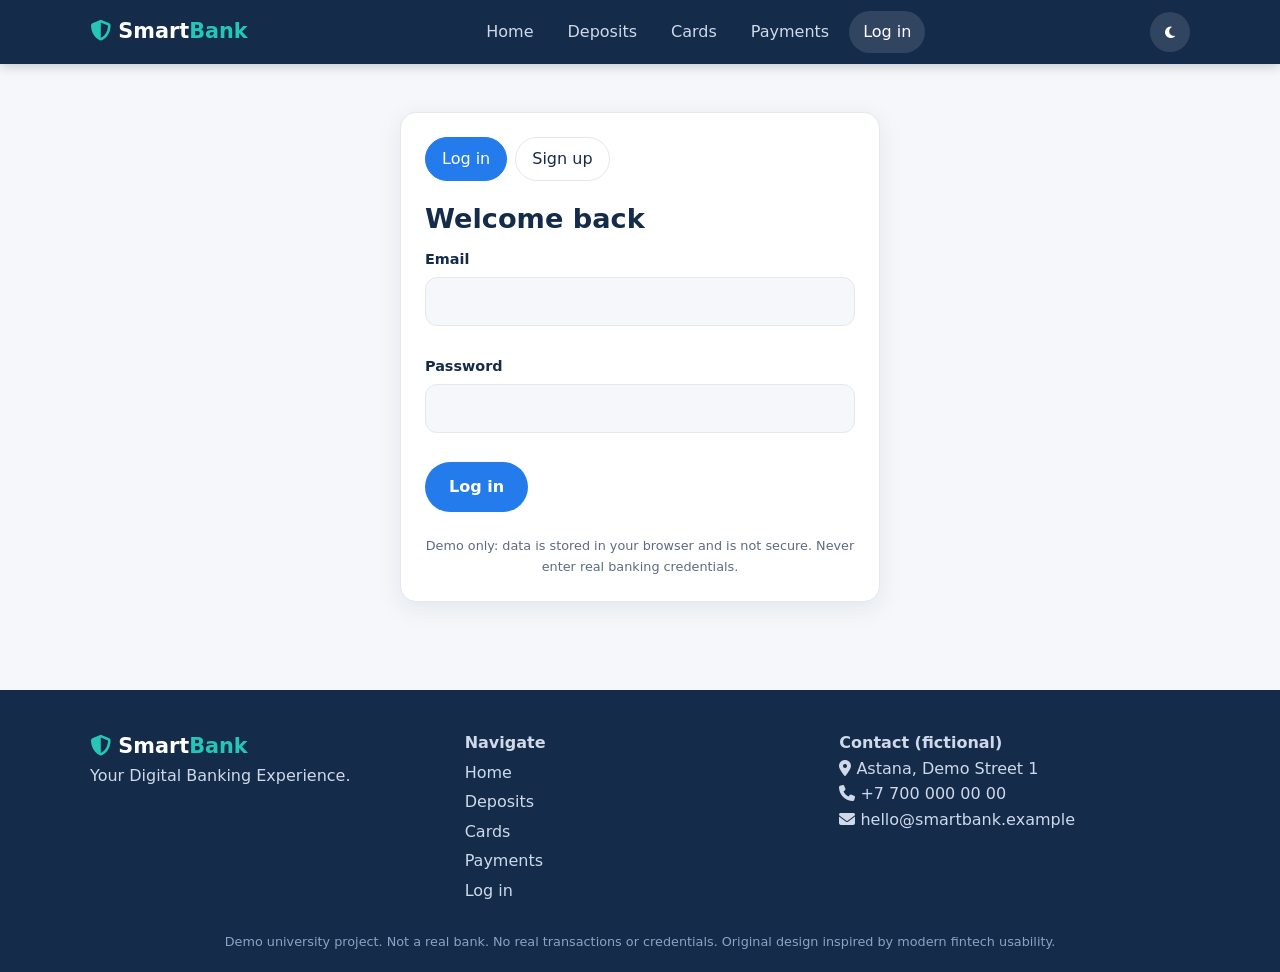
==== auth.html @ 6fadcdd4 "website base" ====
<!DOCTYPE html>
<html lang="en"><head><meta charset="UTF-8"><meta name="viewport" content="width=device-width,initial-scale=1">
<title>Log in or sign up — SmartBank</title>
<meta name="description" content="SmartBank: demo digital banking website (university project).">
<link rel="stylesheet" href="https://cdnjs.cloudflare.com/ajax/libs/font-awesome/6.5.2/css/all.min.css">
<link rel="stylesheet" href="css/style.css">
<script src="js/main.js" defer></script>
<script src="js/auth.js" defer></script>
</head><body>
<main>
<section><div class="wrap" style="max-width:520px"><div class="card"><div class="tabs"><button class="chip on" data-tab="login">Log in</button><button class="chip" data-tab="signup">Sign up</button></div>
<div class="alert bad" id="authMsg" hidden></div>
<form id="loginForm" novalidate><h2>Welcome back</h2>
<label>Email<input id="l_email" autocomplete="email"><small class="err" data-for="l_email"></small></label>
<label>Password<input id="l_pass" type="password" autocomplete="current-password"><small class="err" data-for="l_pass"></small></label>
<button class="btn btn-primary" type="submit">Log in</button></form>
<form id="signupForm" novalidate hidden><h2>Create your account</h2>
<label>Full name<input id="s_name" autocomplete="name"><small class="err" data-for="s_name"></small></label>
<label>Email<input id="s_email" autocomplete="email"><small class="err" data-for="s_email"></small></label>
<label>Phone<input id="s_phone" placeholder="+7 777 123 45 67"><small class="err" data-for="s_phone"></small></label>
<label>Password<input id="s_pass" type="password" autocomplete="new-password"><small class="err" data-for="s_pass"></small></label>
<label>Confirm password<input id="s_pass2" type="password" autocomplete="new-password"><small class="err" data-for="s_pass2"></small></label>
<p class="muted" style="font-size:.85rem;margin-bottom:12px">8+ characters, one uppercase letter, one number, one special character.</p>
<button class="btn btn-primary" type="submit">Create account</button></form>
<p class="fine" style="color:var(--muted)">Demo only: data is stored in your browser and is not secure. Never enter real banking credentials.</p></div></div></section>
</main></body></html>
---- css/style.css ----
/* SmartBank shared styles */
:root{--navy:#142B4A;--blue:#247BEB;--teal:#26C6B5;--bg:#F5F7FA;--card:#fff;--text:#142B4A;--muted:#5d6b82;--line:#e3e8ef;--shadow:0 6px 24px rgba(20,43,74,.08);--r:16px}
[data-theme=dark]{--bg:#0f1724;--card:#182233;--text:#e8edf5;--muted:#9aa8bf;--line:#2a374d;--shadow:0 6px 24px rgba(0,0,0,.4)}
*{box-sizing:border-box;margin:0}
html{scroll-behavior:smooth}
body{font-family:"Segoe UI",system-ui,-apple-system,Roboto,sans-serif;background:var(--bg);color:var(--text);line-height:1.6;transition:background .3s,color .3s;overflow-x:hidden}
a{color:var(--blue);text-decoration:none}img,canvas{max-width:100%}
.wrap{max-width:1140px;margin:auto;padding:0 20px}
section{padding:48px 0}
h1{font-size:clamp(2rem,5vw,3.2rem);line-height:1.15}h2{font-size:1.7rem;margin-bottom:8px}h3{margin-bottom:6px}
.lead{color:var(--muted);max-width:60ch;margin-bottom:24px}
.site-header{position:sticky;top:0;z-index:50;background:var(--navy);color:#fff;box-shadow:0 2px 12px rgba(0,0,0,.2)}
.bar{display:flex;align-items:center;justify-content:space-between;height:64px;gap:12px}
.logo{color:#fff;font-size:1.3rem;font-weight:600}.logo i{color:var(--teal)}.logo b{color:var(--teal)}
nav{display:flex;gap:6px}nav a{color:#cfd9ea;padding:8px 14px;border-radius:999px;transition:.2s}
nav a:hover,nav a.act{background:rgba(255,255,255,.12);color:#fff}
.tools{display:flex;gap:8px}.icon-btn{background:rgba(255,255,255,.12);color:#fff;border:0;width:40px;height:40px;border-radius:50%;cursor:pointer;transition:.2s}
.icon-btn:hover{background:var(--blue);transform:rotate(15deg)}#burger{display:none}
.btn{display:inline-flex;align-items:center;gap:8px;border:0;border-radius:999px;padding:12px 24px;font:inherit;font-weight:600;cursor:pointer;transition:transform .2s,box-shadow .2s,background .2s}
.btn:hover{transform:translateY(-2px);box-shadow:0 8px 20px rgba(36,123,235,.3)}.btn:active{transform:scale(.97)}
.btn-primary{background:var(--blue);color:#fff}.btn-teal{background:var(--teal);color:#06302b}
.btn-ghost{background:transparent;color:inherit;border:2px solid currentColor}.btn-sm{padding:8px 16px;font-size:.9rem}.row{display:flex;gap:12px;flex-wrap:wrap}
.hero{background:linear-gradient(135deg,var(--navy),#1d4a85);color:#fff;padding:64px 0}
.hero-in{display:grid;grid-template-columns:1.2fr 1fr;gap:40px;align-items:center}
.hero p{color:#cfd9ea;margin:16px 0 24px;max-width:50ch}
.pill{display:inline-block;background:rgba(38,198,181,.2);color:var(--teal);padding:4px 14px;border-radius:999px;font-size:.85rem;margin-bottom:12px}
.grid{display:grid;gap:20px;grid-template-columns:repeat(auto-fit,minmax(240px,1fr))}
.grid-2{display:grid;gap:24px;grid-template-columns:repeat(auto-fit,minmax(320px,1fr))}
.card{background:var(--card);border:1px solid var(--line);border-radius:var(--r);padding:24px;box-shadow:var(--shadow);transition:transform .25s,box-shadow .25s;min-width:0}
a.card{color:inherit;display:block}.hov:hover,a.card:hover{transform:translateY(-6px);box-shadow:0 14px 34px rgba(36,123,235,.18)}
.ico{width:48px;height:48px;border-radius:14px;display:grid;place-items:center;background:rgba(36,123,235,.12);color:var(--blue);font-size:1.3rem;margin-bottom:12px}
.promo{background:linear-gradient(120deg,var(--blue),var(--teal));color:#fff;border-radius:24px;padding:36px;display:flex;justify-content:space-between;align-items:center;gap:20px;flex-wrap:wrap}
.stat{text-align:center}.stat b{display:block;font-size:2rem;color:var(--blue)}.stat span{color:var(--muted);font-size:.9rem}
.vcard{aspect-ratio:1.6;max-width:340px;width:100%;border-radius:20px;padding:20px;color:#fff;display:flex;flex-direction:column;justify-content:space-between;box-shadow:0 14px 34px rgba(0,0,0,.25);margin:0 auto 16px;transition:transform .3s}
.vcard:hover{transform:rotate(-2deg) scale(1.03)}.vcard small{opacity:.8}.vcard .num{letter-spacing:3px}
.v-blue{background:linear-gradient(135deg,#247BEB,#142B4A)}.v-teal{background:linear-gradient(135deg,#26C6B5,#247BEB)}
.v-gold{background:linear-gradient(135deg,#2b2f3a,#8a6d2f 120%)}.v-green{background:linear-gradient(135deg,#0e8f7f,#142B4A)}
.float{animation:float 5s ease-in-out infinite}@keyframes float{50%{transform:translateY(-10px)}}
ul.ticks{list-style:none;padding:0;margin:10px 0 16px}ul.ticks li{padding-left:24px;position:relative;margin:4px 0}
ul.ticks li:before{content:"\f00c";font-family:"Font Awesome 6 Free";font-weight:900;color:var(--teal);position:absolute;left:0}
label{display:block;font-weight:600;font-size:.9rem;margin-bottom:14px}
input,select{width:100%;margin-top:6px;padding:12px 14px;border:1.5px solid var(--line);border-radius:12px;background:var(--bg);color:var(--text);font:inherit;transition:border .2s,box-shadow .2s}
input:focus,select:focus{outline:0;border-color:var(--blue);box-shadow:0 0 0 3px rgba(36,123,235,.2)}
input.bad{border-color:#e5484d}.err{display:block;color:#e5484d;font-weight:400;min-height:1em;font-size:.82rem;margin-top:2px}
.alert{padding:12px 16px;border-radius:12px;margin:12px 0;font-weight:500}.alert.ok{background:rgba(38,198,181,.18);color:#0a7d70}
.alert.bad{background:rgba(229,72,77,.15);color:#e5484d}[data-theme=dark] .alert.ok{color:var(--teal)}
.res{display:grid;grid-template-columns:repeat(auto-fit,minmax(150px,1fr));gap:12px;margin-bottom:16px}
.res div{background:var(--bg);border-radius:14px;padding:14px;animation:pop .4s}.res span{font-size:.8rem;color:var(--muted)}.res b{display:block;font-size:1.15rem}
.res .big{background:var(--navy);color:#fff}.res .big span{color:#9fb4d4}.res .big b{color:var(--teal)}
@keyframes pop{from{transform:scale(.92);opacity:.4}}
.tabs{display:flex;gap:8px;flex-wrap:wrap;margin-bottom:16px}
.chip{border:1.5px solid var(--line);background:var(--card);color:var(--text);border-radius:999px;padding:8px 16px;cursor:pointer;font:inherit;transition:.2s}
.chip:hover{border-color:var(--blue)}.chip.on{background:var(--blue);border-color:var(--blue);color:#fff}
.tbl{overflow-x:auto}table{width:100%;border-collapse:collapse}th,td{text-align:left;padding:10px;border-bottom:1px solid var(--line);white-space:nowrap}
.pos{color:#12a594;font-weight:600}.neg{color:#e5484d;font-weight:600}.muted{color:var(--muted)}
.filters{display:grid;grid-template-columns:2fr 1fr 1fr;gap:12px}
.modal-bg{position:fixed;inset:0;background:rgba(10,18,32,.6);display:grid;place-items:center;z-index:100;padding:16px;animation:fade .2s}
.modal{background:var(--card);border-radius:20px;padding:28px;max-width:460px;width:100%;max-height:90vh;overflow:auto;animation:pop .25s;position:relative}
.modal .x{position:absolute;right:14px;top:10px;background:none;border:0;font-size:1.6rem;color:var(--muted);cursor:pointer}
@keyframes fade{from{opacity:0}}
#toasts{position:fixed;right:16px;bottom:16px;z-index:200;display:grid;gap:8px}
.toast{background:var(--navy);color:#fff;padding:12px 18px;border-radius:12px;border-left:4px solid var(--teal);animation:pop .3s;box-shadow:var(--shadow)}.toast.err{border-color:#e5484d}
.spin{width:22px;height:22px;border:3px solid var(--line);border-top-color:var(--blue);border-radius:50%;animation:sp .8s linear infinite;display:inline-block;vertical-align:middle}@keyframes sp{to{transform:rotate(360deg)}}
.reveal{opacity:0;transform:translateY(16px);transition:.6s}.reveal.in{opacity:1;transform:none}
footer{background:var(--navy);color:#cfd9ea;padding:40px 0 20px;margin-top:40px}footer a{color:#cfd9ea;display:block;margin:4px 0}footer a:hover{color:var(--teal)}
.fgrid{display:grid;grid-template-columns:repeat(auto-fit,minmax(200px,1fr));gap:24px}.fine{font-size:.8rem;color:#8ea3c4;margin-top:24px;text-align:center}
.kv{display:grid;grid-template-columns:90px 1fr;gap:6px}.kv span{color:var(--muted)}
@media(max-width:820px){.hero-in{grid-template-columns:1fr}#burger{display:inline-block}
nav{display:none;position:absolute;top:64px;left:0;right:0;background:var(--navy);flex-direction:column;padding:12px 20px}nav.open{display:flex}
.filters{grid-template-columns:1fr}.grid-2{grid-template-columns:1fr}}
@media(prefers-reduced-motion:reduce){*{animation:none!important;transition:none!important}}
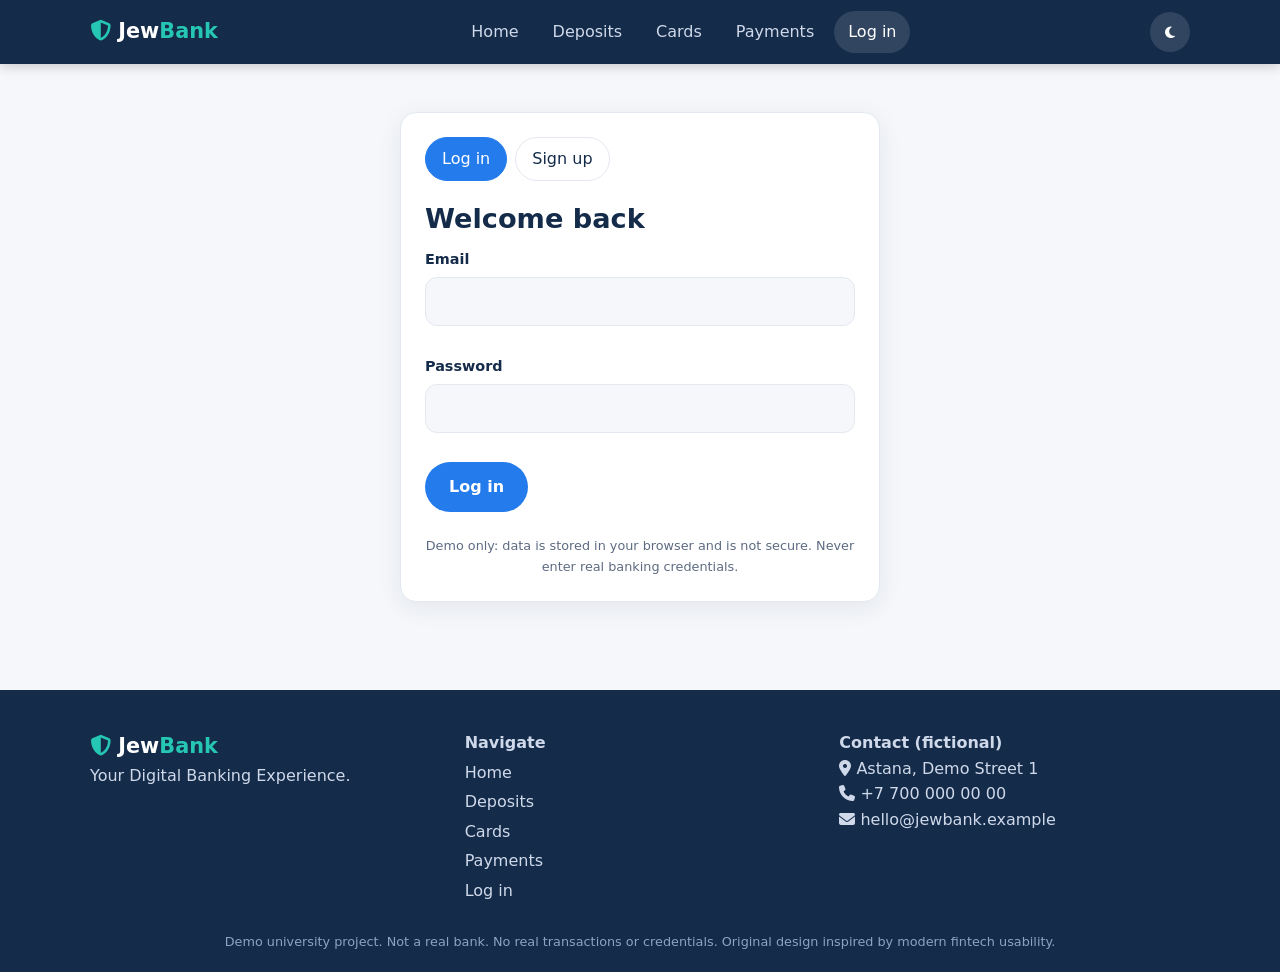
==== commit d55dc28c: "changed name of bank" ====
--- a/auth.html
+++ b/auth.html
@@ -1,26 +1,55 @@
 <!DOCTYPE html>
-<html lang="en"><head><meta charset="UTF-8"><meta name="viewport" content="width=device-width,initial-scale=1">
-<title>Log in or sign up — SmartBank</title>
-<meta name="description" content="SmartBank: demo digital banking website (university project).">
-<link rel="stylesheet" href="https://cdnjs.cloudflare.com/ajax/libs/font-awesome/6.5.2/css/all.min.css">
-<link rel="stylesheet" href="css/style.css">
-<script src="js/main.js" defer></script>
-<script src="js/auth.js" defer></script>
-</head><body>
-<main>
-<section><div class="wrap" style="max-width:520px"><div class="card"><div class="tabs"><button class="chip on" data-tab="login">Log in</button><button class="chip" data-tab="signup">Sign up</button></div>
-<div class="alert bad" id="authMsg" hidden></div>
-<form id="loginForm" novalidate><h2>Welcome back</h2>
-<label>Email<input id="l_email" autocomplete="email"><small class="err" data-for="l_email"></small></label>
-<label>Password<input id="l_pass" type="password" autocomplete="current-password"><small class="err" data-for="l_pass"></small></label>
-<button class="btn btn-primary" type="submit">Log in</button></form>
-<form id="signupForm" novalidate hidden><h2>Create your account</h2>
-<label>Full name<input id="s_name" autocomplete="name"><small class="err" data-for="s_name"></small></label>
-<label>Email<input id="s_email" autocomplete="email"><small class="err" data-for="s_email"></small></label>
-<label>Phone<input id="s_phone" placeholder="+7 777 123 45 67"><small class="err" data-for="s_phone"></small></label>
-<label>Password<input id="s_pass" type="password" autocomplete="new-password"><small class="err" data-for="s_pass"></small></label>
-<label>Confirm password<input id="s_pass2" type="password" autocomplete="new-password"><small class="err" data-for="s_pass2"></small></label>
-<p class="muted" style="font-size:.85rem;margin-bottom:12px">8+ characters, one uppercase letter, one number, one special character.</p>
-<button class="btn btn-primary" type="submit">Create account</button></form>
-<p class="fine" style="color:var(--muted)">Demo only: data is stored in your browser and is not secure. Never enter real banking credentials.</p></div></div></section>
-</main></body></html>
+<html lang="en">
+
+<head>
+    <meta charset="UTF-8">
+    <meta name="viewport" content="width=device-width,initial-scale=1">
+    <title>Log in or sign up — JewBank</title>
+    <meta name="description" content="JewBank: demo digital banking website (university project).">
+    <link rel="stylesheet" href="https://cdnjs.cloudflare.com/ajax/libs/font-awesome/6.5.2/css/all.min.css">
+    <link rel="stylesheet" href="css/style.css">
+    <script src="js/main.js" defer></script>
+    <script src="js/auth.js" defer></script>
+</head>
+
+<body>
+    <main>
+        <section>
+            <div class="wrap" style="max-width:520px">
+                <div class="card">
+                    <div class="tabs"><button class="chip on" data-tab="login">Log in</button><button class="chip"
+                            data-tab="signup">Sign up</button></div>
+                    <div class="alert bad" id="authMsg" hidden></div>
+                    <form id="loginForm" novalidate>
+                        <h2>Welcome back</h2>
+                        <label>Email<input id="l_email" autocomplete="email"><small class="err"
+                                data-for="l_email"></small></label>
+                        <label>Password<input id="l_pass" type="password" autocomplete="current-password"><small
+                                class="err" data-for="l_pass"></small></label>
+                        <button class="btn btn-primary" type="submit">Log in</button>
+                    </form>
+                    <form id="signupForm" novalidate hidden>
+                        <h2>Create your account</h2>
+                        <label>Full name<input id="s_name" autocomplete="name"><small class="err"
+                                data-for="s_name"></small></label>
+                        <label>Email<input id="s_email" autocomplete="email"><small class="err"
+                                data-for="s_email"></small></label>
+                        <label>Phone<input id="s_phone" placeholder="+7 777 123 45 67"><small class="err"
+                                data-for="s_phone"></small></label>
+                        <label>Password<input id="s_pass" type="password" autocomplete="new-password"><small class="err"
+                                data-for="s_pass"></small></label>
+                        <label>Confirm password<input id="s_pass2" type="password" autocomplete="new-password"><small
+                                class="err" data-for="s_pass2"></small></label>
+                        <p class="muted" style="font-size:.85rem;margin-bottom:12px">8+ characters, one uppercase
+                            letter, one number, one special character.</p>
+                        <button class="btn btn-primary" type="submit">Create account</button>
+                    </form>
+                    <p class="fine" style="color:var(--muted)">Demo only: data is stored in your browser and is not
+                        secure. Never enter real banking credentials.</p>
+                </div>
+            </div>
+        </section>
+    </main>
+</body>
+
+</html>
--- a/css/style.css
+++ b/css/style.css
@@ -1,4 +1,3 @@
-/* SmartBank shared styles */
 :root{--navy:#142B4A;--blue:#247BEB;--teal:#26C6B5;--bg:#F5F7FA;--card:#fff;--text:#142B4A;--muted:#5d6b82;--line:#e3e8ef;--shadow:0 6px 24px rgba(20,43,74,.08);--r:16px}
 [data-theme=dark]{--bg:#0f1724;--card:#182233;--text:#e8edf5;--muted:#9aa8bf;--line:#2a374d;--shadow:0 6px 24px rgba(0,0,0,.4)}
 *{box-sizing:border-box;margin:0}
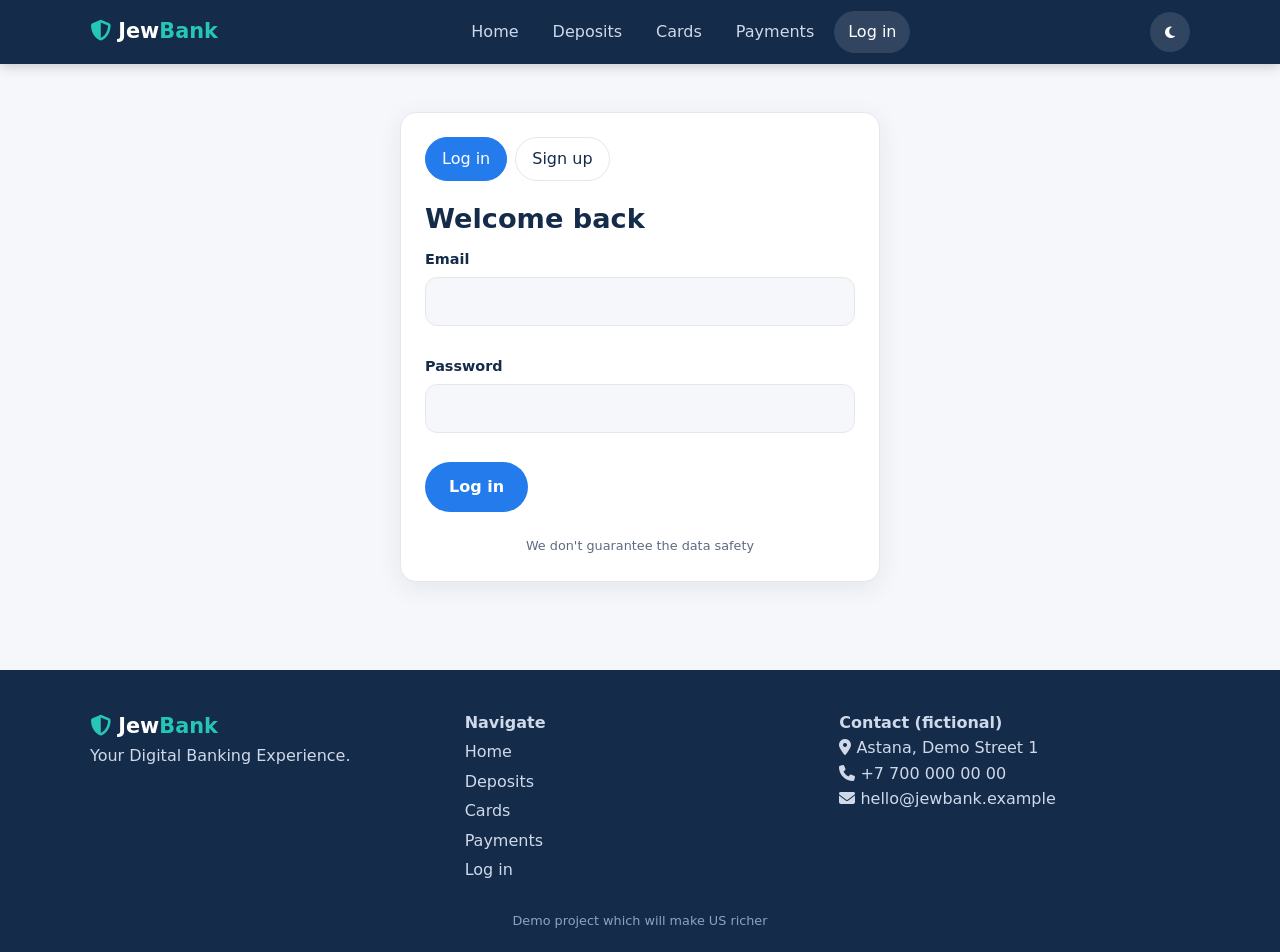
==== commit e1e22893: "minor changes" ====
--- a/auth.html
+++ b/auth.html
@@ -44,8 +44,7 @@
                             letter, one number, one special character.</p>
                         <button class="btn btn-primary" type="submit">Create account</button>
                     </form>
-                    <p class="fine" style="color:var(--muted)">Demo only: data is stored in your browser and is not
-                        secure. Never enter real banking credentials.</p>
+                    <p class="fine" style="color:var(--muted)">We don't guarantee the data safety</p>
                 </div>
             </div>
         </section>
